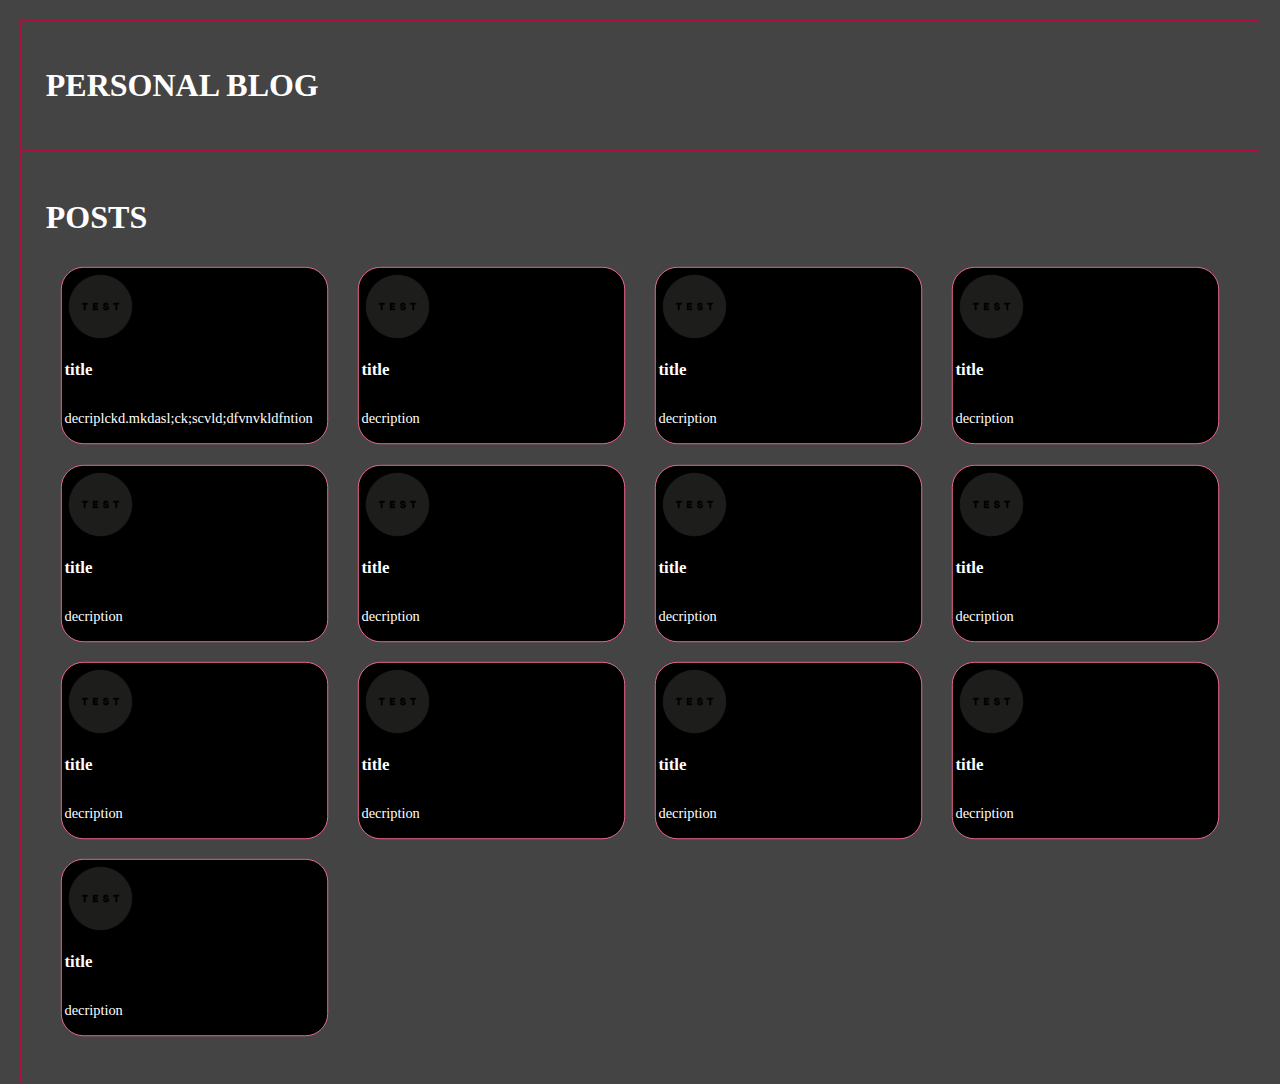
==== pages/index.html @ ba18e22e "fix: update layout" ====
<!DOCTYPE html>
<html>

<head>
    <meta charset="UTF-8" />
    <title>Personal Blog</title>
    <meta name="descirption" content="personal blog project for audacitycourse" />
    <link href="../styles/style.css" rel="stylesheet" />
</head>

<body>
    <div class="container">
        <div class="sub-container" id="header">
            <heading>
                <h1 class="title">personal blog</h1>
            </heading>
        </div>
        <div class="sub-container scroll-bar" id="side-nav">
            <heading id="header">
                <h1 class="title">posts</h1>
            </heading>
            <div class="posts-container">
                <div class="post">
                        <img src="../assets/images/test.png" class="post-img" />
                        <h3>title</h3>
                        <p>decriplckd.mkdasl;ck;scvld;dfvnvkldfntion</p>
                </div>
                <div class="post " onClick="callpost()">
                        <img src="../assets/images/test.png" class="post-img" />
                        <h3>title</h3>
                        <p>decription</p>
                </div>
                <div class="post" onClick="callpost()">
                        <img src="../assets/images/test.png" class="post-img" />
                        <h3>title</h3>
                        <p>decription</p>
                </div>
                <div class="post" onClick="callpost()">
                        <img src="../assets/images/test.png" class="post-img" />
                        <h3>title</h3>
                        <p>decription</p>
                </div>
                <div class="post" onClick="callpost()">
                        <img src="../assets/images/test.png" class="post-img" />
                        <h3>title</h3>
                        <p>decription</p>
                </div>
                <div class="post" onClick="callpost()">
                        <img src="../assets/images/test.png" class="post-img" />
                        <h3>title</h3>
                        <p>decription</p>
                </div>
                <div class="post" onClick="callpost()">
                        <img src="../assets/images/test.png" class="post-img" />
                        <h3>title</h3>
                        <p>decription</p>
                </div>
                <div class="post" onClick="callpost()">
                        <img src="../assets/images/test.png" class="post-img" />
                        <h3>title</h3>
                        <p>decription</p>
                </div>
                <div class="post" onClick="callpost()">
                        <img src="../assets/images/test.png" class="post-img" />
                        <h3>title</h3>
                        <p>decription</p>
                </div>
                <div class="post" onClick="callpost()">
                        <img src="../assets/images/test.png" class="post-img" />
                        <h3>title</h3>
                        <p>decription</p>
                </div>
                <div class="post" onClick="callpost()">
                        <img src="../assets/images/test.png" class="post-img" />
                        <h3>title</h3>
                        <p>decription</p>
                </div>
                <div class="post" onClick="callpost()">
                        <img src="../assets/images/test.png" class="post-img" />
                        <h3>title</h3>
                        <p>decription</p>
                </div>
                <div class="post" onClick="callpost()">
                        <img src="../assets/images/test.png" class="post-img" />
                        <h3>title</h3>
                        <p>decription</p>
                </div>
            </div>
        </div>
        <!-- <div class="sub-container" id="content">
                <heading>
                    <h1 class="title">post details</h1>
                    <div id="postDetails"></div>
                </heading>
            </div> -->
    </div>
</body>

</html>
---- styles/style.css ----
@import url(declarations.css);

* {
    box-sizing: border-box;
}
body {
    margin: 0px;
    height: 100vh;
    width:  100vw;
    background-color: var(--background);
}
.container {
    width:100%;
    height: 100%;
    padding: 20px;
}

.sub-container {
    border: 1px solid var(--primary);
    padding: 2%;
    overflow: auto;
    /* position: relative; */
}

.title {
    color: var(--font-color);
    text-transform: uppercase;
}


#side-nav {
    padding: 2%;
    display: grid;
    grid-auto-rows: minmax(5px, auto);
    grid-auto-columns: repeat(3, 1f);
}
/* scroll bar design */
.scroll-bar::-webkit-scrollbar {
    width: 5px;
}
/* Track */
.scroll-bar::-webkit-scrollbar-track {
    -webkit-border-radius: 3px;
    border-radius: 3px;
}
/* Handle */
.scroll-bar::-webkit-scrollbar-thumb {
    -webkit-border-radius: 3px;
    border-radius: 3px;
    background: #EDEDED;
}
.scroll-bar::-webkit-scrollbar-thumb:hover {
    background: #d1d1d1;
}
.posts-container {
    display: grid;
    grid-template-columns: repeat(4, 1fr);
    margin-bottom: 1%;
}
.post {
    background-color: var(--posts-bg);
    color: var(--font-color);
    scale: .9;
    padding: 1%;
    border: 1px solid var(--secondary);
    border-radius: 25px;
    display: flex;
    flex-flow: column wrap;
    /* justify-content: flex-start; */
    transition-timing-function: ease-out;
    transition: 0.25s;

    line-break: anywhere;

}

.post:hover{
    background-color: var(--post-bg-selected);
    scale: 1;
    transition-timing-function: ease-in;
    transition: 0.25s;
    cursor: pointer;
}

.post-img {
    height: 80px;
    width: 80px;
}

/* section {
    display: flex;
    flex-flow: column wrap;
    justify-content: space-around;
} */
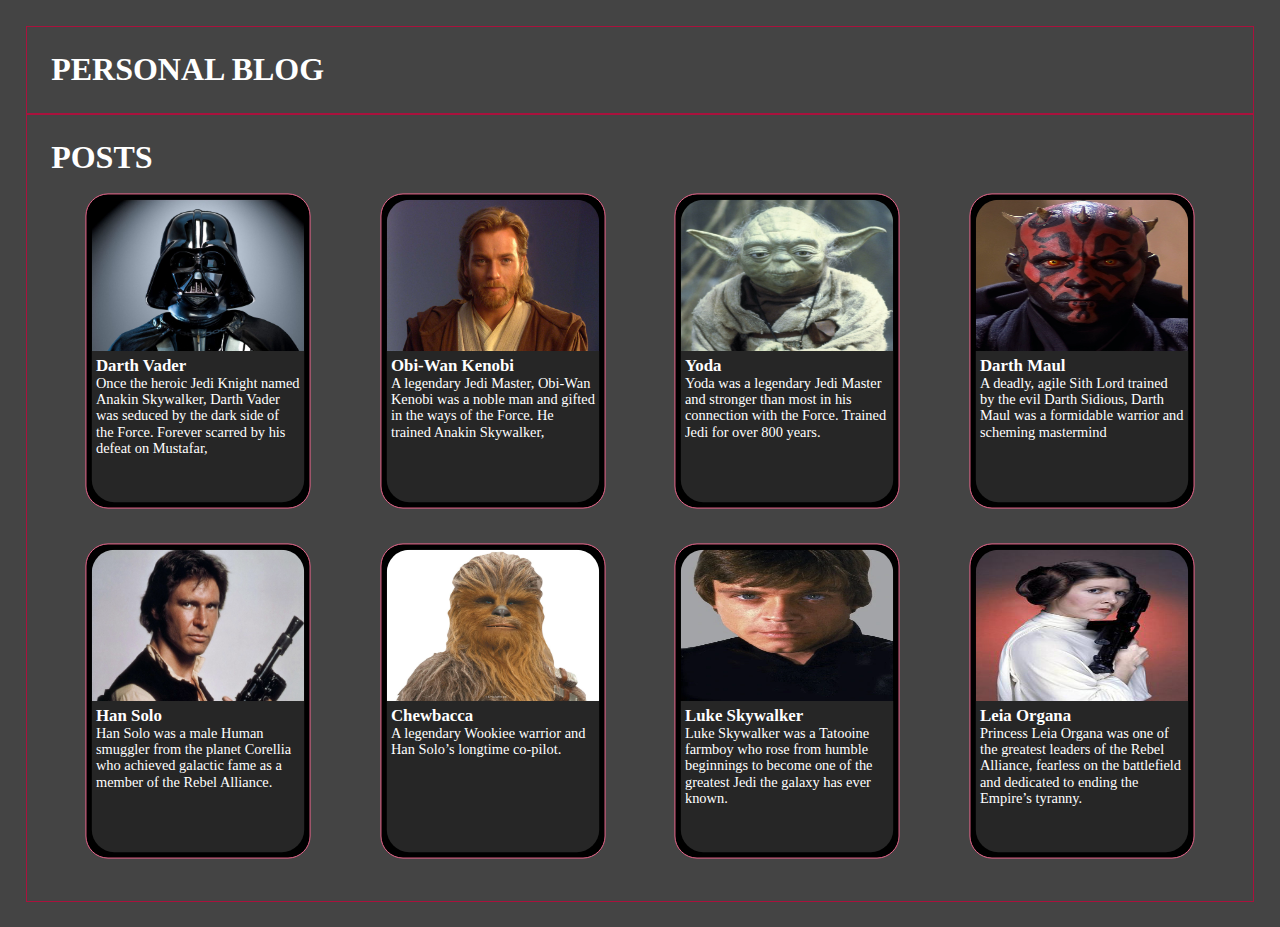
==== commit 7f5400d1: "feat: finshed posts design" ====
--- a/pages/index.html
+++ b/pages/index.html
@@ -2,98 +2,128 @@
 <html>
 
 <head>
-    <meta charset="UTF-8" />
-    <title>Personal Blog</title>
-    <meta name="descirption" content="personal blog project for audacitycourse" />
-    <link href="../styles/style.css" rel="stylesheet" />
+        <meta charset="UTF-8" />
+        <title>Personal Blog</title>
+        <meta name="descirption" content="personal blog project for audacitycourse" />
+        <link href="../styles/style.css" rel="stylesheet" />
 </head>
 
 <body>
-    <div class="container">
-        <div class="sub-container" id="header">
-            <heading>
-                <h1 class="title">personal blog</h1>
-            </heading>
+        <div class="container">
+                <div class="sub-container" id="header">
+                        <heading>
+                                <h1 class="title">personal blog</h1>
+                        </heading>
+                </div>
+                <div class="sub-container scroll-bar" id="side-nav">
+                        <heading id="header">
+                                <h1 class="title">posts</h1>
+                        </heading>
+                        <div class="posts-container">
+                                <a class="post" href="./post-details.html">
+                                        <section id="img">
+                                                <img src="../assets/images/darth-vader.jpg" class="post-img" />
+                                        </section>
+                                        <section id="info">
+                                                <h3>Darth Vader</h3>
+                                                <p>
+                                                        Once the heroic Jedi Knight named Anakin Skywalker, 
+                                                        Darth Vader was seduced by the dark side of the Force. 
+                                                        Forever scarred by his defeat on Mustafar,
+                                                </p>
+                                        </section>
+                                </a>
+                                <a class="post" href="./post-details.html">
+                                        <section id="img">
+                                                <img src="../assets/images/obi-wan.jpg" class="post-img" />
+                                        </section>
+                                        <section id="info">
+                                                <h3>Obi-Wan Kenobi</h3>
+                                                <p>
+                                                        A legendary Jedi Master, Obi-Wan Kenobi was a noble man
+                                                         and gifted in the ways of the Force. He trained Anakin Skywalker,
+                                                </p>
+                                        </section>
+                                </a>
+                                <a class="post" href="./post-details.html">
+                                        <section id="img">
+                                                <img src="../assets/images/yoda.jpg" class="post-img" />
+                                        </section>
+                                        <section id="info">
+                                                <h3>Yoda</h3>
+                                                <p>
+                                                        Yoda was a legendary Jedi Master and stronger than most in his
+                                                        connection with the Force.
+                                                        Trained Jedi for over 800 years.
+                                                </p>
+                                        </section>
+                                </a>
+                                <a class="post" href="./post-details.html">
+                                        <section id="img">
+                                                <img src="../assets/images/darth-maul.jpg" class="post-img" />
+                                        </section>
+                                        <section id="info">
+                                                <h3>Darth Maul</h3>
+                                                <p>
+                                                        A deadly, agile Sith Lord trained by the evil Darth Sidious,
+                                                        Darth Maul was a formidable warrior and scheming mastermind
+                                                </p>
+                                        </section>
+                                </a>
+                                <a class="post" href="./post-details.html">
+                                        <section id="img">
+                                                <img src="../assets/images/han-solo.jpg" class="post-img" />
+                                        </section>
+                                        <section id="info">
+                                                <h3>Han Solo</h3>
+                                                <p>
+                                                        Han Solo was a male Human smuggler from the planet
+                                                        Corellia who achieved galactic fame as a member of the Rebel
+                                                        Alliance.
+                                                </p>
+                                        </section>
+                                </a>
+                                <a class="post" href="./post-details.html">
+                                        <section id="img">
+                                                <img src="../assets/images/chewbacca.jpg" class="post-img" />
+                                        </section>
+                                        <section id="info">
+                                                <h3>Chewbacca</h3>
+                                                <p>
+                                                        A legendary Wookiee warrior and Han Solo’s longtime co-pilot.
+
+                                                </p>
+                                        </section>
+                                </a>
+                                <a class="post" href="./post-details.html">
+                                        <section id="img">
+                                                <img src="../assets/images/Luke.jpg" class="post-img" />
+                                        </section>
+                                        <section id="info">
+                                                <h3>Luke Skywalker</h3>
+                                                <p>
+                                                        Luke Skywalker was a Tatooine farmboy who rose from 
+                                                        humble beginnings to become one of the greatest Jedi the
+                                                         galaxy has ever known.
+                                                </p>
+                                        </section>
+                                </a>
+                                <a class="post" href="./post-details.html">
+                                        <section id="img">
+                                                <img src="../assets/images/leia.jpg" class="post-img" />
+                                        </section>
+                                        <section id="info">
+                                                <h3>Leia Organa</h3>
+                                                <p>
+                                                        Princess Leia Organa was one of the greatest leaders of the Rebel 
+                                                        Alliance, fearless on the battlefield and 
+                                                        dedicated to ending the Empire’s tyranny.
+                                                </p>
+                                        </section>
+                                </a>
+                        </div>
+                </div>
         </div>
-        <div class="sub-container scroll-bar" id="side-nav">
-            <heading id="header">
-                <h1 class="title">posts</h1>
-            </heading>
-            <div class="posts-container">
-                <div class="post">
-                        <img src="../assets/images/test.png" class="post-img" />
-                        <h3>title</h3>
-                        <p>decriplckd.mkdasl;ck;scvld;dfvnvkldfntion</p>
-                </div>
-                <div class="post " onClick="callpost()">
-                        <img src="../assets/images/test.png" class="post-img" />
-                        <h3>title</h3>
-                        <p>decription</p>
-                </div>
-                <div class="post" onClick="callpost()">
-                        <img src="../assets/images/test.png" class="post-img" />
-                        <h3>title</h3>
-                        <p>decription</p>
-                </div>
-                <div class="post" onClick="callpost()">
-                        <img src="../assets/images/test.png" class="post-img" />
-                        <h3>title</h3>
-                        <p>decription</p>
-                </div>
-                <div class="post" onClick="callpost()">
-                        <img src="../assets/images/test.png" class="post-img" />
-                        <h3>title</h3>
-                        <p>decription</p>
-                </div>
-                <div class="post" onClick="callpost()">
-                        <img src="../assets/images/test.png" class="post-img" />
-                        <h3>title</h3>
-                        <p>decription</p>
-                </div>
-                <div class="post" onClick="callpost()">
-                        <img src="../assets/images/test.png" class="post-img" />
-                        <h3>title</h3>
-                        <p>decription</p>
-                </div>
-                <div class="post" onClick="callpost()">
-                        <img src="../assets/images/test.png" class="post-img" />
-                        <h3>title</h3>
-                        <p>decription</p>
-                </div>
-                <div class="post" onClick="callpost()">
-                        <img src="../assets/images/test.png" class="post-img" />
-                        <h3>title</h3>
-                        <p>decription</p>
-                </div>
-                <div class="post" onClick="callpost()">
-                        <img src="../assets/images/test.png" class="post-img" />
-                        <h3>title</h3>
-                        <p>decription</p>
-                </div>
-                <div class="post" onClick="callpost()">
-                        <img src="../assets/images/test.png" class="post-img" />
-                        <h3>title</h3>
-                        <p>decription</p>
-                </div>
-                <div class="post" onClick="callpost()">
-                        <img src="../assets/images/test.png" class="post-img" />
-                        <h3>title</h3>
-                        <p>decription</p>
-                </div>
-                <div class="post" onClick="callpost()">
-                        <img src="../assets/images/test.png" class="post-img" />
-                        <h3>title</h3>
-                        <p>decription</p>
-                </div>
-            </div>
-        </div>
-        <!-- <div class="sub-container" id="content">
-                <heading>
-                    <h1 class="title">post details</h1>
-                    <div id="postDetails"></div>
-                </heading>
-            </div> -->
-    </div>
 </body>
 
 </html>--- a/styles/style.css
+++ b/styles/style.css
@@ -2,38 +2,47 @@
 
 * {
     box-sizing: border-box;
+    margin: 0;
+    padding: 0;
 }
 body {
-    margin: 0px;
-    height: 100vh;
-    width:  100vw;
     background-color: var(--background);
 }
+
+img{
+    display: block;
+    max-width: 100%; 
+ }
+
+ section{
+    height: 50%;
+    width: 100%;
+}
+
+#info {
+    background-color: #4444448e;
+    padding: 2%;
+    border-bottom-right-radius: 25px;
+    border-bottom-left-radius: 25px;
+}
+
 .container {
     width:100%;
     height: 100%;
-    padding: 20px;
+    padding: 2%;
+    overflow-x: hidden;
 }
 
 .sub-container {
     border: 1px solid var(--primary);
     padding: 2%;
     overflow: auto;
-    /* position: relative; */
 }
-
 .title {
     color: var(--font-color);
     text-transform: uppercase;
 }
 
-
-#side-nav {
-    padding: 2%;
-    display: grid;
-    grid-auto-rows: minmax(5px, auto);
-    grid-auto-columns: repeat(3, 1f);
-}
 /* scroll bar design */
 .scroll-bar::-webkit-scrollbar {
     width: 5px;
@@ -55,23 +64,22 @@
 .posts-container {
     display: grid;
     grid-template-columns: repeat(4, 1fr);
-    margin-bottom: 1%;
+    place-items: center;
 }
 .post {
     background-color: var(--posts-bg);
     color: var(--font-color);
     scale: .9;
-    padding: 1%;
+    padding: 2%;
     border: 1px solid var(--secondary);
     border-radius: 25px;
     display: flex;
-    flex-flow: column wrap;
-    /* justify-content: flex-start; */
+    flex-flow: column nowrap;
     transition-timing-function: ease-out;
     transition: 0.25s;
-
-    line-break: anywhere;
-
+    width: 250px;
+    height: 350px;
+    text-decoration: none;
 }
 
 .post:hover{
@@ -83,12 +91,10 @@
 }
 
 .post-img {
-    height: 80px;
-    width: 80px;
+    height: 100%;
+    width: 100%;
+    border-top-right-radius: 25px;
+    border-top-left-radius: 25px;
 }
 
-/* section {
-    display: flex;
-    flex-flow: column wrap;
-    justify-content: space-around;
-} */
+
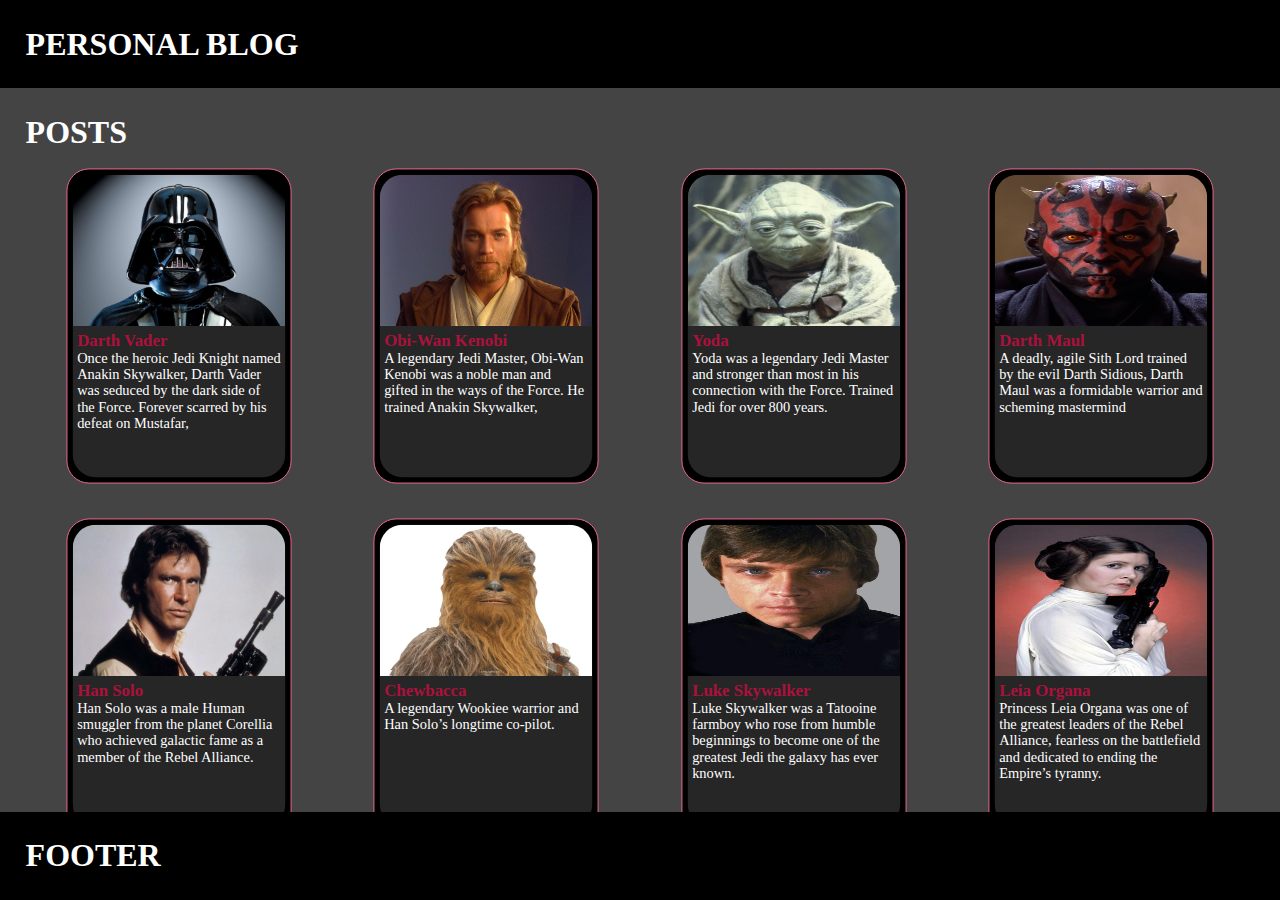
==== commit ff8dacf3: "feat: page details layout" ====
--- a/pages/index.html
+++ b/pages/index.html
@@ -2,128 +2,154 @@
 <html>
 
 <head>
-        <meta charset="UTF-8" />
-        <title>Personal Blog</title>
-        <meta name="descirption" content="personal blog project for audacitycourse" />
-        <link href="../styles/style.css" rel="stylesheet" />
+    <meta charset="UTF-8" />
+    <title>Personal Blog</title>
+    <meta name="descirption" content="personal blog project for audacitycourse" />
+    <link href="../styles/style.css" rel="stylesheet" />
 </head>
 
-<body>
-        <div class="container">
-                <div class="sub-container" id="header">
-                        <heading>
-                                <h1 class="title">personal blog</h1>
-                        </heading>
-                </div>
-                <div class="sub-container scroll-bar" id="side-nav">
-                        <heading id="header">
-                                <h1 class="title">posts</h1>
-                        </heading>
-                        <div class="posts-container">
-                                <a class="post" href="./post-details.html">
-                                        <section id="img">
-                                                <img src="../assets/images/darth-vader.jpg" class="post-img" />
-                                        </section>
-                                        <section id="info">
-                                                <h3>Darth Vader</h3>
-                                                <p>
-                                                        Once the heroic Jedi Knight named Anakin Skywalker, 
-                                                        Darth Vader was seduced by the dark side of the Force. 
-                                                        Forever scarred by his defeat on Mustafar,
-                                                </p>
-                                        </section>
-                                </a>
-                                <a class="post" href="./post-details.html">
-                                        <section id="img">
-                                                <img src="../assets/images/obi-wan.jpg" class="post-img" />
-                                        </section>
-                                        <section id="info">
-                                                <h3>Obi-Wan Kenobi</h3>
-                                                <p>
-                                                        A legendary Jedi Master, Obi-Wan Kenobi was a noble man
-                                                         and gifted in the ways of the Force. He trained Anakin Skywalker,
-                                                </p>
-                                        </section>
-                                </a>
-                                <a class="post" href="./post-details.html">
-                                        <section id="img">
-                                                <img src="../assets/images/yoda.jpg" class="post-img" />
-                                        </section>
-                                        <section id="info">
-                                                <h3>Yoda</h3>
-                                                <p>
-                                                        Yoda was a legendary Jedi Master and stronger than most in his
-                                                        connection with the Force.
-                                                        Trained Jedi for over 800 years.
-                                                </p>
-                                        </section>
-                                </a>
-                                <a class="post" href="./post-details.html">
-                                        <section id="img">
-                                                <img src="../assets/images/darth-maul.jpg" class="post-img" />
-                                        </section>
-                                        <section id="info">
-                                                <h3>Darth Maul</h3>
-                                                <p>
-                                                        A deadly, agile Sith Lord trained by the evil Darth Sidious,
-                                                        Darth Maul was a formidable warrior and scheming mastermind
-                                                </p>
-                                        </section>
-                                </a>
-                                <a class="post" href="./post-details.html">
-                                        <section id="img">
-                                                <img src="../assets/images/han-solo.jpg" class="post-img" />
-                                        </section>
-                                        <section id="info">
-                                                <h3>Han Solo</h3>
-                                                <p>
-                                                        Han Solo was a male Human smuggler from the planet
-                                                        Corellia who achieved galactic fame as a member of the Rebel
-                                                        Alliance.
-                                                </p>
-                                        </section>
-                                </a>
-                                <a class="post" href="./post-details.html">
-                                        <section id="img">
-                                                <img src="../assets/images/chewbacca.jpg" class="post-img" />
-                                        </section>
-                                        <section id="info">
-                                                <h3>Chewbacca</h3>
-                                                <p>
-                                                        A legendary Wookiee warrior and Han Solo’s longtime co-pilot.
+<body class="scroll-bar">
+    <div class="container">
+        <nav class="sub-container" id="header">
+            <heading>
+                <h1 class="uppercase font-color">personal blog</h1>
+            </heading>
+        </nav>
+        <div class="sub-container">
+            <heading>
+                <h1 class="uppercase font-color">posts</h1>
+            </heading>
+            <div class="posts-container">
+                <a class="post black-bg" href="./post-details.html">
+                    <section class="card" id="img">
+                        <img src="../assets/images/darth-vader.jpg" class="post-img" />
+                    </section>
+                    <section class="card" id="info">
+                        <article>
+                            <h3 class="primary-font-color">Darth Vader</h3>
+                            <p>
+                                Once the heroic Jedi Knight named Anakin Skywalker,
+                                Darth Vader was seduced by the dark side of the Force.
+                                Forever scarred by his defeat on Mustafar,
+                            </p>
+                        </article>
+                    </section>
+                </a>
+                <a class="post black-bg" href="./post-details.html">
+                    <section class="card" id="img">
+                        <img src="../assets/images/obi-wan.jpg" class="post-img" />
+                    </section>
+                    <section class="card" id="info">
+                        <article>
+                            <h3 class="primary-font-color">Obi-Wan Kenobi</h3>
+                            <p>
+                                A legendary Jedi Master, Obi-Wan Kenobi was a noble man
+                                and gifted in the ways of the Force. He trained Anakin
+                                Skywalker,
+                            </p>
+                        </article>
+                    </section>
+                </a>
+                <a class="post black-bg" href="./post-details.html">
+                    <section class="card" id="img">
+                        <img src="../assets/images/yoda.jpg" class="post-img" />
+                    </section>
+                    <section class="card" id="info">
+                        <article>
+                            <h3 class="primary-font-color">Yoda</h3>
+                            <p>
+                                Yoda was a legendary Jedi Master and stronger than most
+                                in his
+                                connection with the Force.
+                                Trained Jedi for over 800 years.
+                            </p>
+                        </article>
+                    </section>
+                </a>
+                <a class="post black-bg" href="./post-details.html">
+                    <section class="card" id="img">
+                        <img src="../assets/images/darth-maul.jpg" class="post-img" />
+                    </section>
+                    <section class="card" id="info">
+                        <article>
+                            <h3 class="primary-font-color">Darth Maul</h3>
+                            <p>
+                                A deadly, agile Sith Lord trained by the evil Darth Sidious,
+                                Darth Maul was a formidable warrior and scheming mastermind
+                            </p>
+                        </article>
+                    </section>
+                </a>
+                <a class="post black-bg" href="./post-details.html">
+                    <section class="card" id="img">
+                        <img src="../assets/images/han-solo.jpg" class="post-img" />
+                    </section>
+                    <section class="card" id="info">
+                        <article>
+                            <h3 class="primary-font-color">Han Solo</h3>
+                            <p>
+                                Han Solo was a male Human smuggler from the planet
+                                Corellia who achieved galactic fame as a member of the Rebel
+                                Alliance.
+                            </p>
+                        </article>
+                    </section>
+                </a>
+                <a class="post black-bg" href="./post-details.html">
+                    <section class="card" id="img">
+                        <img src="../assets/images/chewbacca.jpg" class="post-img" />
+                    </section>
+                    <section class="card" id="info">
+                        <article>
 
-                                                </p>
-                                        </section>
-                                </a>
-                                <a class="post" href="./post-details.html">
-                                        <section id="img">
-                                                <img src="../assets/images/Luke.jpg" class="post-img" />
-                                        </section>
-                                        <section id="info">
-                                                <h3>Luke Skywalker</h3>
-                                                <p>
-                                                        Luke Skywalker was a Tatooine farmboy who rose from 
-                                                        humble beginnings to become one of the greatest Jedi the
-                                                         galaxy has ever known.
-                                                </p>
-                                        </section>
-                                </a>
-                                <a class="post" href="./post-details.html">
-                                        <section id="img">
-                                                <img src="../assets/images/leia.jpg" class="post-img" />
-                                        </section>
-                                        <section id="info">
-                                                <h3>Leia Organa</h3>
-                                                <p>
-                                                        Princess Leia Organa was one of the greatest leaders of the Rebel 
-                                                        Alliance, fearless on the battlefield and 
-                                                        dedicated to ending the Empire’s tyranny.
-                                                </p>
-                                        </section>
-                                </a>
-                        </div>
-                </div>
+                            <h3 class="primary-font-color">Chewbacca</h3>
+                            <p>
+                                A legendary Wookiee warrior and Han Solo’s longtime co-pilot.
+
+                            </p>
+                        </article>
+                    </section>
+                </a>
+                <a class="post black-bg" href="./post-details.html">
+                    <section class="card" id="img">
+                        <img src="../assets/images/Luke.jpg" class="post-img" />
+                    </section>
+
+                    <section class="card" id="info">
+                        <article>
+                            <h3 class="primary-font-color">Luke Skywalker</h3>
+                            <p>
+                                Luke Skywalker was a Tatooine farmboy who rose from
+                                humble beginnings to become one of the greatest Jedi the
+                                galaxy has ever known.
+                            </p>
+                        </article>
+                    </section>
+                </a>
+                <a class="post black-bg" href="./post-details.html">
+                    <section class="card" id="img">
+                        <img src="../assets/images/leia.jpg" class="post-img" />
+                    </section>
+                    <section class="card" id="info">
+                        <article>
+                            <h3 class="primary-font-color">Leia Organa</h3>
+                            <p>
+                                Princess Leia Organa was one of the greatest leaders of the
+                                Rebel
+                                Alliance, fearless on the battlefield and
+                                dedicated to ending the Empire’s tyranny.
+                            </p>
+                        </article>
+                    </section>
+                </a>
+            </div>
         </div>
+        <footer class="sub-container" id="footer">
+            <heading>
+                <h1 class="uppercase font-color">Footer</h1>
+            </heading>
+        </footer>
+    </div>
 </body>
 
 </html>--- a/styles/style.css
+++ b/styles/style.css
@@ -5,8 +5,10 @@
     margin: 0;
     padding: 0;
 }
+
 body {
     background-color: var(--background);
+    height: 100vh;
 }
 
 img{
@@ -14,60 +16,83 @@
     max-width: 100%; 
  }
 
- section{
-    height: 50%;
-    width: 100%;
-}
-
-#info {
+ #info {
     background-color: #4444448e;
     padding: 2%;
     border-bottom-right-radius: 25px;
     border-bottom-left-radius: 25px;
 }
 
-.container {
-    width:100%;
-    height: 100%;
-    padding: 2%;
-    overflow-x: hidden;
+#header {
+    display: flex;
+    flex-flow: row nowrap;
+    justify-content: space-between;
+    background-color: var(--posts-bg);
+    top: 0px;
+    right: 0px;
+    left: 0px;
 }
 
-.sub-container {
-    border: 1px solid var(--primary);
-    padding: 2%;
-    overflow: auto;
-}
-.title {
-    color: var(--font-color);
-    text-transform: uppercase;
+#footer {
+    display: flex;
+    flex-flow: column nowrap;
+    justify-content: space-between;
+    background-color: var(--posts-bg);
+    position: fixed;
+    bottom: 0px;
+    right: 0px;
+    left: 0px;
 }
 
 /* scroll bar design */
 .scroll-bar::-webkit-scrollbar {
     width: 5px;
 }
+
 /* Track */
 .scroll-bar::-webkit-scrollbar-track {
     -webkit-border-radius: 3px;
     border-radius: 3px;
 }
+
 /* Handle */
 .scroll-bar::-webkit-scrollbar-thumb {
     -webkit-border-radius: 3px;
     border-radius: 3px;
-    background: #EDEDED;
+    background: var(--primary);
 }
+
 .scroll-bar::-webkit-scrollbar-thumb:hover {
-    background: #d1d1d1;
+    background: var(--secondary);
 }
+
+.container {
+    width:100%;
+    height: 100%;
+    overflow-x: hidden;
+}
+
+.uppercase {
+    text-transform: uppercase;
+}
+
+.font-color {
+    color: var(--font-color);
+}
+.sub-container {
+    padding: 2%;
+    overflow: auto;
+    width: 100%;
+}
+
 .posts-container {
     display: grid;
     grid-template-columns: repeat(4, 1fr);
     place-items: center;
+    margin-bottom: 10%;
 }
+
 .post {
-    background-color: var(--posts-bg);
     color: var(--font-color);
     scale: .9;
     padding: 2%;
@@ -90,11 +115,24 @@
     cursor: pointer;
 }
 
+.card {
+   height: 50%;
+   width: 100%;
+}
+
 .post-img {
     height: 100%;
     width: 100%;
     border-top-right-radius: 25px;
     border-top-left-radius: 25px;
 }
+.primary-font-color {
+    color: var(--primary);
+}
+
+.black-bg{
+    background-color: var(--posts-bg);
+}
 
 
+
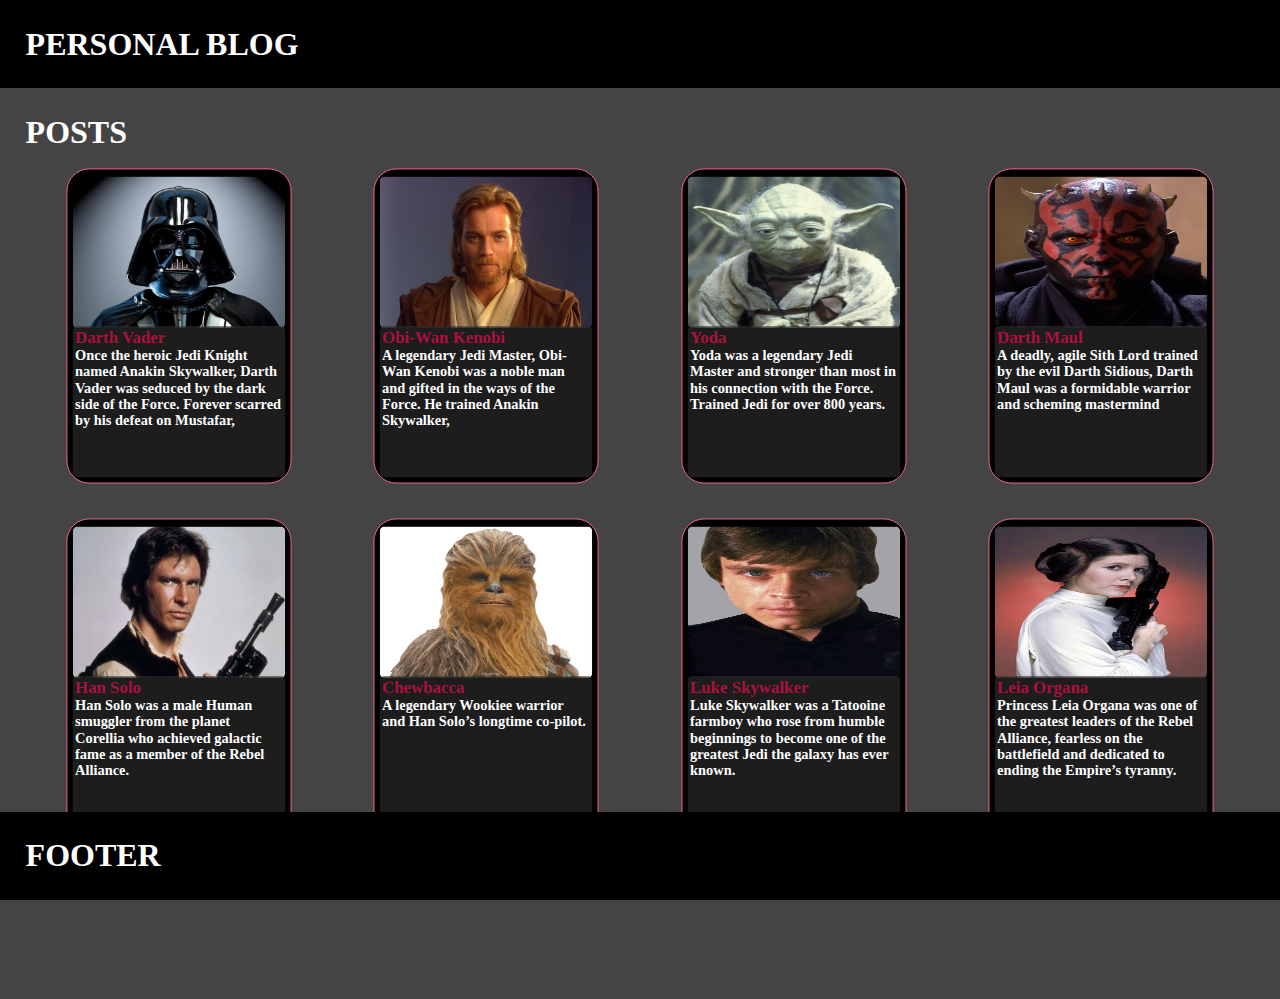
==== commit 30f5d9b9: "feat: add posts details" ====
--- a/pages/index.html
+++ b/pages/index.html
@@ -5,22 +5,22 @@
     <meta charset="UTF-8" />
     <title>Personal Blog</title>
     <meta name="descirption" content="personal blog project for audacitycourse" />
-    <link href="../styles/style.css" rel="stylesheet" />
+    <link href="../styles/global-style.css" rel="stylesheet" />
 </head>
 
 <body class="scroll-bar">
-    <div class="container">
+    <div class="container scroll-bar">
+        <header>
         <nav class="sub-container" id="header">
-            <heading>
                 <h1 class="uppercase font-color">personal blog</h1>
-            </heading>
-        </nav>
+            </nav>
+        </header>
         <div class="sub-container">
-            <heading>
+            <header>
                 <h1 class="uppercase font-color">posts</h1>
-            </heading>
+            </header>
             <div class="posts-container">
-                <a class="post black-bg" href="./post-details.html">
+                <a class="post black-bg" href="./darth-vader.html">
                     <section class="card" id="img">
                         <img src="../assets/images/darth-vader.jpg" class="post-img" />
                     </section>
@@ -35,7 +35,7 @@
                         </article>
                     </section>
                 </a>
-                <a class="post black-bg" href="./post-details.html">
+                <a class="post black-bg" href="./obi-wan.html">
                     <section class="card" id="img">
                         <img src="../assets/images/obi-wan.jpg" class="post-img" />
                     </section>
@@ -50,7 +50,7 @@
                         </article>
                     </section>
                 </a>
-                <a class="post black-bg" href="./post-details.html">
+                <a class="post black-bg" href="./yoda.html">
                     <section class="card" id="img">
                         <img src="../assets/images/yoda.jpg" class="post-img" />
                     </section>
@@ -66,7 +66,7 @@
                         </article>
                     </section>
                 </a>
-                <a class="post black-bg" href="./post-details.html">
+                <a class="post black-bg" href="./darth-maul.html">
                     <section class="card" id="img">
                         <img src="../assets/images/darth-maul.jpg" class="post-img" />
                     </section>
@@ -80,7 +80,7 @@
                         </article>
                     </section>
                 </a>
-                <a class="post black-bg" href="./post-details.html">
+                <a class="post black-bg" href="./han.html">
                     <section class="card" id="img">
                         <img src="../assets/images/han-solo.jpg" class="post-img" />
                     </section>
@@ -145,9 +145,7 @@
             </div>
         </div>
         <footer class="sub-container" id="footer">
-            <heading>
                 <h1 class="uppercase font-color">Footer</h1>
-            </heading>
         </footer>
     </div>
 </body>
--- a/styles/global-style.css
+++ b/styles/global-style.css
@@ -0,0 +1,82 @@
+@import url(declarations.css);
+@import url(index.css);
+@import url(post-details.css);
+
+* {
+    box-sizing: border-box;
+    margin: 0;
+    padding: 0;
+}
+
+body {
+    background-color: var(--background);
+    height: minmax(100vh, auto);
+}
+
+img{
+    display: block;
+    max-width: 100%; 
+ }
+
+#header {
+    display: flex;
+    flex-flow: row nowrap;
+    justify-content: space-between;
+    background-color: var(--posts-bg);
+    top: 0px;
+    right: 0px;
+    left: 0px;
+    flex-grow: 0px;
+    flex-shrink: 0px;
+}
+
+#footer {
+    display: flex;
+    flex-flow: column nowrap;
+    justify-content: space-between;
+    background-color: var(--posts-bg);
+    position: fixed;
+    bottom: 0px;
+    right: 0px;
+    left: 0px;
+}
+
+/* scroll bar design */
+.scroll-bar::-webkit-scrollbar {
+    width: 5px;
+}
+
+/* Track */
+.scroll-bar::-webkit-scrollbar-track {
+    -webkit-border-radius: 3px;
+    border-radius: 3px;
+}
+
+/* Handle */
+.scroll-bar::-webkit-scrollbar-thumb {
+    -webkit-border-radius: 3px;
+    border-radius: 3px;
+    background: var(--primary);
+}
+
+.scroll-bar::-webkit-scrollbar-thumb:hover {
+    background: var(--secondary);
+}
+
+.container {
+    width:100%;
+    height: 100%;
+}
+
+.uppercase {
+    text-transform: uppercase;
+}
+
+.font-color {
+    color: var(--font-color);
+}
+.sub-container {
+    padding: 2%;
+    overflow: auto;
+    width: 100%;
+}
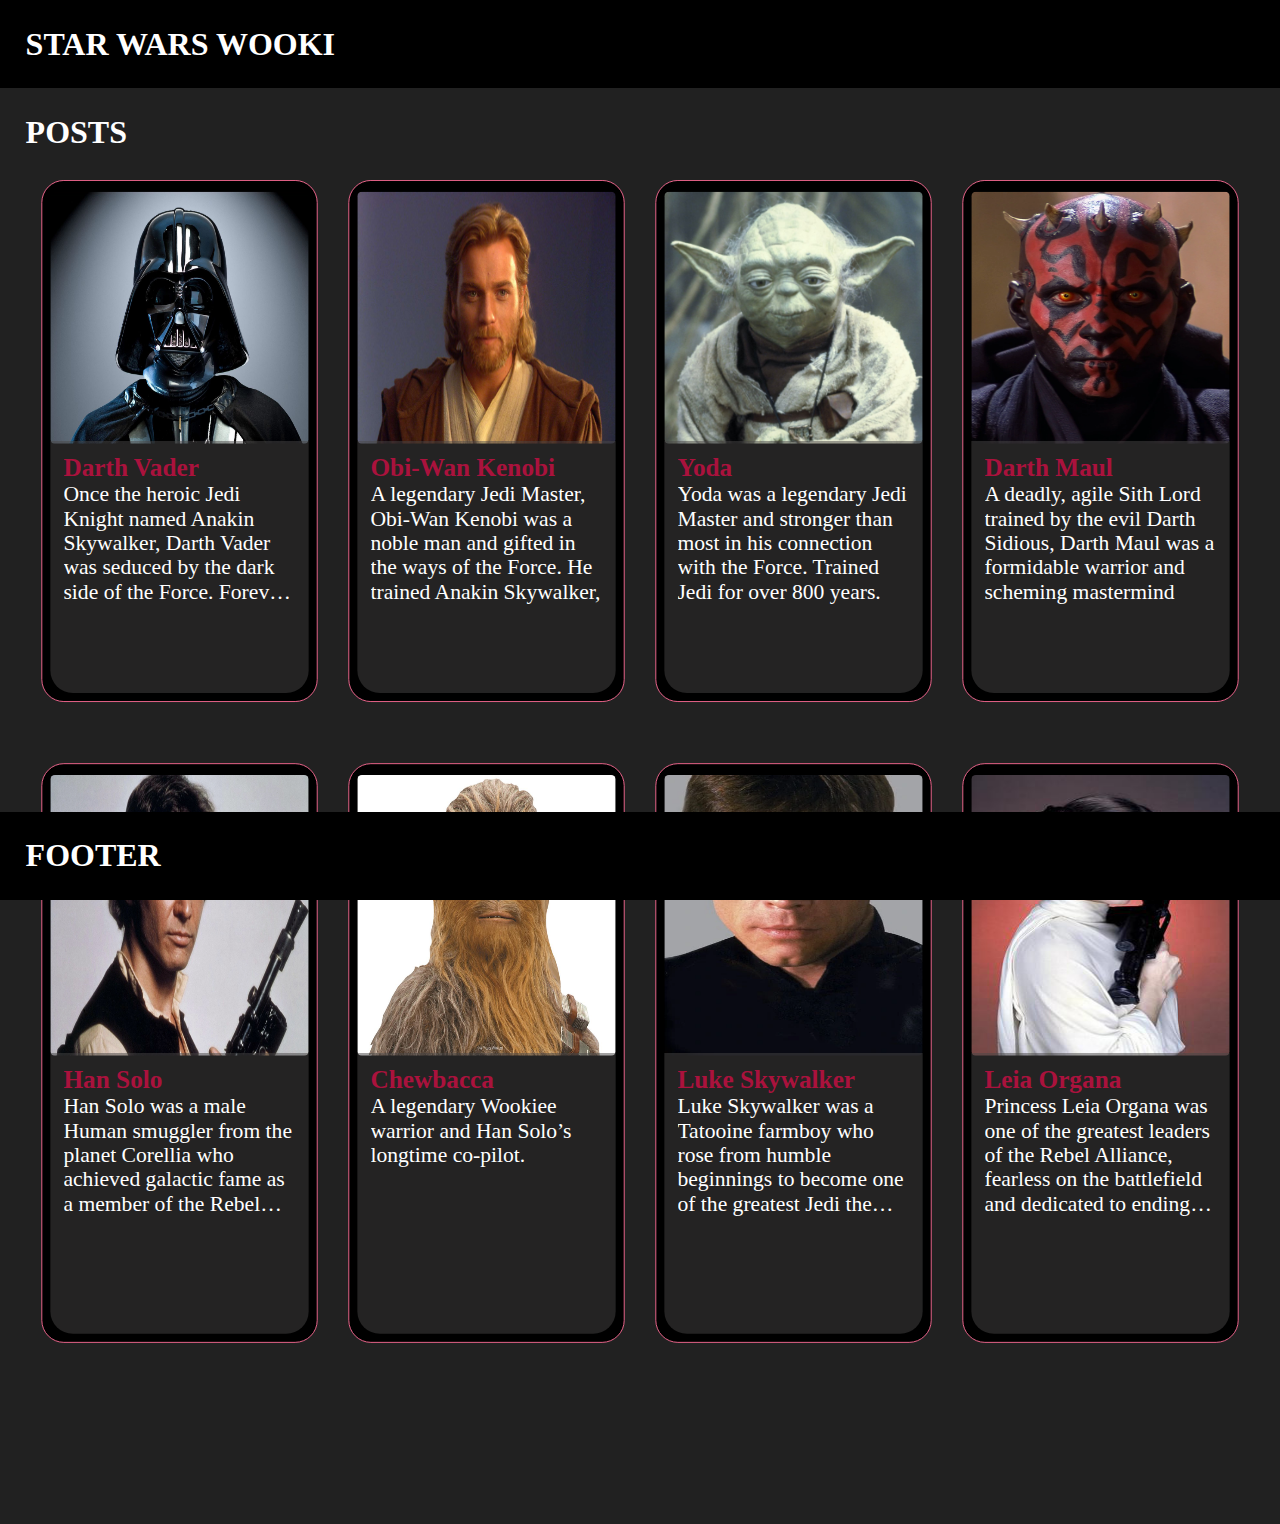
==== commit 19d2b0ed: "fix: update classes for cards size, responsive design" ====
--- a/pages/index.html
+++ b/pages/index.html
@@ -3,7 +3,7 @@
 
 <head>
     <meta charset="UTF-8" />
-    <title>Personal Blog</title>
+    <title>Star Wars Wooki</title>
     <meta name="descirption" content="personal blog project for audacitycourse" />
     <link href="../styles/global-style.css" rel="stylesheet" />
 </head>
@@ -12,7 +12,7 @@
     <div class="container scroll-bar">
         <header>
         <nav class="sub-container" id="header">
-                <h1 class="uppercase font-color">personal blog</h1>
+                <h1 class="uppercase font-color">Star Wars Wooki </h1>
             </nav>
         </header>
         <div class="sub-container">
@@ -24,8 +24,8 @@
                     <section class="card" id="img">
                         <img src="../assets/images/darth-vader.jpg" class="post-img" />
                     </section>
-                    <section class="card" id="info">
-                        <article>
+                    <section class="card" id="info-section">
+                        <article class="info-text">
                             <h3 class="primary-font-color">Darth Vader</h3>
                             <p>
                                 Once the heroic Jedi Knight named Anakin Skywalker,
@@ -39,8 +39,8 @@
                     <section class="card" id="img">
                         <img src="../assets/images/obi-wan.jpg" class="post-img" />
                     </section>
-                    <section class="card" id="info">
-                        <article>
+                    <section class="card" id="info-section">
+                        <article class="info-text">
                             <h3 class="primary-font-color">Obi-Wan Kenobi</h3>
                             <p>
                                 A legendary Jedi Master, Obi-Wan Kenobi was a noble man
@@ -54,8 +54,8 @@
                     <section class="card" id="img">
                         <img src="../assets/images/yoda.jpg" class="post-img" />
                     </section>
-                    <section class="card" id="info">
-                        <article>
+                    <section class="card" id="info-section">
+                        <article class="info-text">
                             <h3 class="primary-font-color">Yoda</h3>
                             <p>
                                 Yoda was a legendary Jedi Master and stronger than most
@@ -70,8 +70,8 @@
                     <section class="card" id="img">
                         <img src="../assets/images/darth-maul.jpg" class="post-img" />
                     </section>
-                    <section class="card" id="info">
-                        <article>
+                    <section class="card" id="info-section">
+                        <article class="info-text">
                             <h3 class="primary-font-color">Darth Maul</h3>
                             <p>
                                 A deadly, agile Sith Lord trained by the evil Darth Sidious,
@@ -84,8 +84,8 @@
                     <section class="card" id="img">
                         <img src="../assets/images/han-solo.jpg" class="post-img" />
                     </section>
-                    <section class="card" id="info">
-                        <article>
+                    <section class="card" id="info-section">
+                        <article class="info-text">
                             <h3 class="primary-font-color">Han Solo</h3>
                             <p>
                                 Han Solo was a male Human smuggler from the planet
@@ -95,12 +95,12 @@
                         </article>
                     </section>
                 </a>
-                <a class="post black-bg" href="./post-details.html">
+                <a class="post black-bg" href="./chewbacca.html">
                     <section class="card" id="img">
                         <img src="../assets/images/chewbacca.jpg" class="post-img" />
                     </section>
-                    <section class="card" id="info">
-                        <article>
+                    <section class="card" id="info-section">
+                        <article class="info-text">
 
                             <h3 class="primary-font-color">Chewbacca</h3>
                             <p>
@@ -110,13 +110,13 @@
                         </article>
                     </section>
                 </a>
-                <a class="post black-bg" href="./post-details.html">
+                <a class="post black-bg" href="./luke.html">
                     <section class="card" id="img">
                         <img src="../assets/images/Luke.jpg" class="post-img" />
                     </section>
 
-                    <section class="card" id="info">
-                        <article>
+                    <section class="card" id="info-section">
+                        <article class="info-text">
                             <h3 class="primary-font-color">Luke Skywalker</h3>
                             <p>
                                 Luke Skywalker was a Tatooine farmboy who rose from
@@ -126,12 +126,12 @@
                         </article>
                     </section>
                 </a>
-                <a class="post black-bg" href="./post-details.html">
+                <a class="post black-bg" href="./leia.html">
                     <section class="card" id="img">
                         <img src="../assets/images/leia.jpg" class="post-img" />
                     </section>
-                    <section class="card" id="info">
-                        <article>
+                    <section class="card" id="info-section">
+                        <article class="info-text">
                             <h3 class="primary-font-color">Leia Organa</h3>
                             <p>
                                 Princess Leia Organa was one of the greatest leaders of the
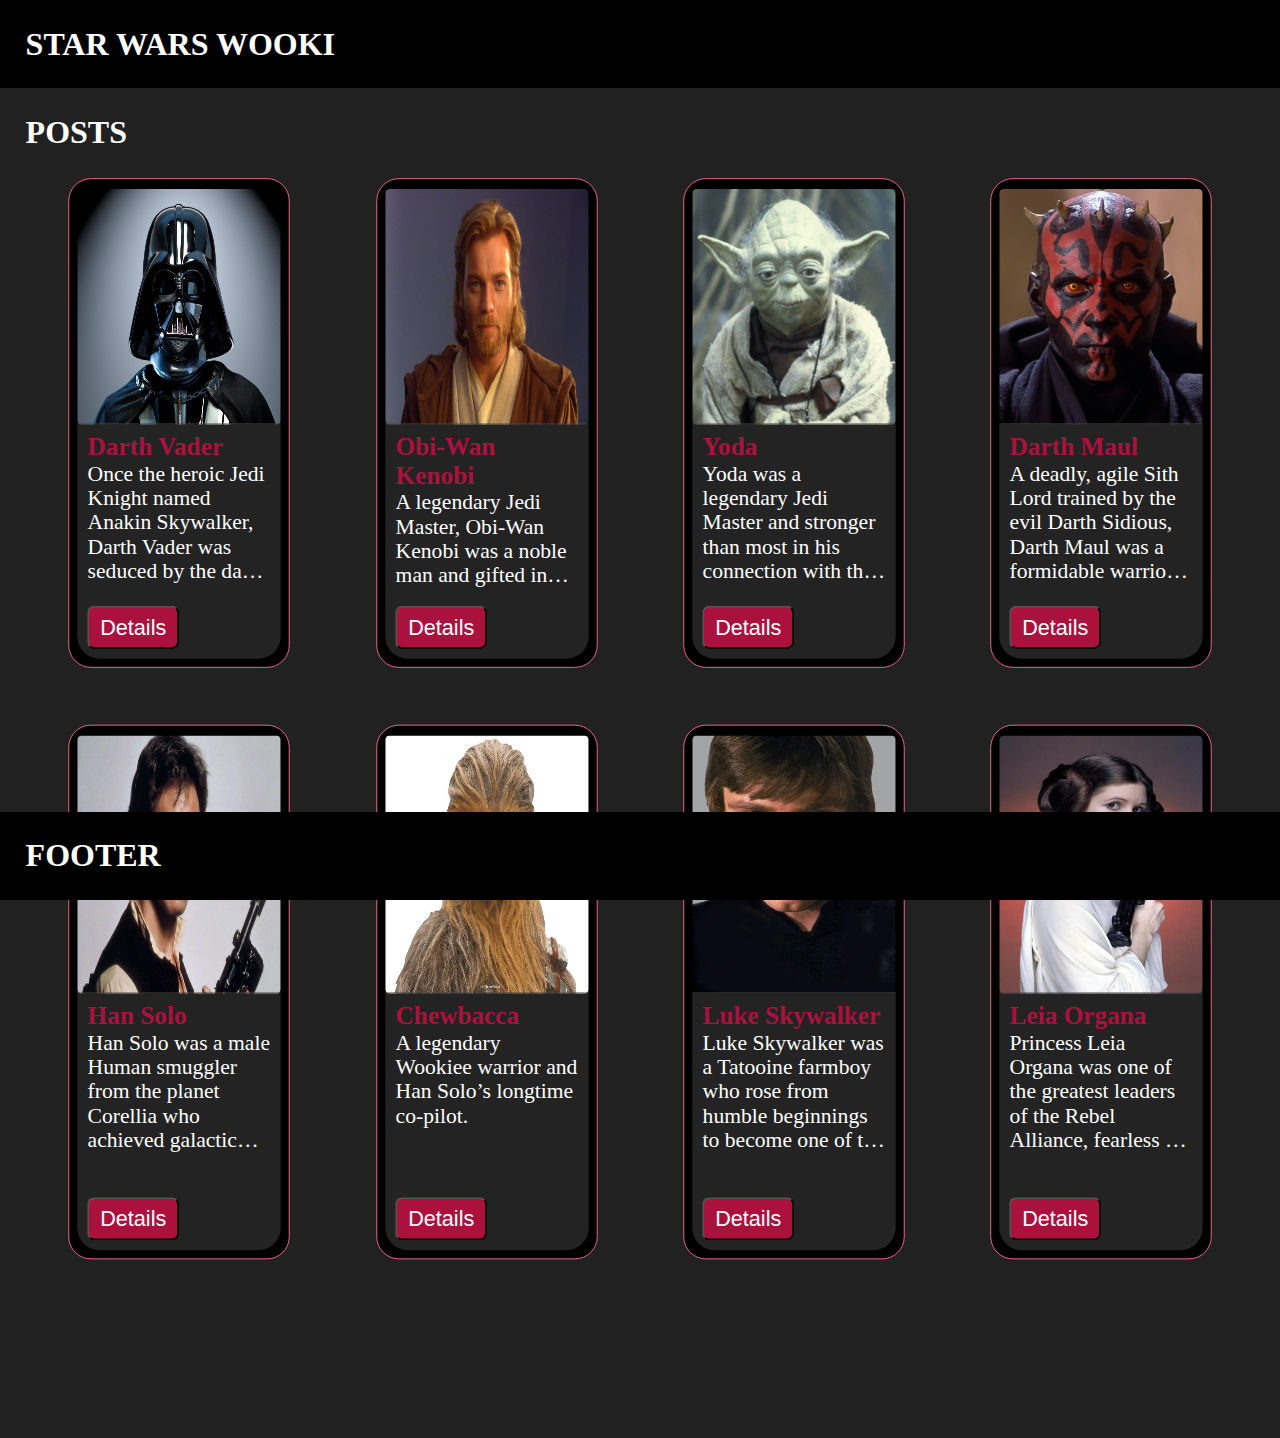
==== commit 56b94447: "fix patterns and component for figure caption" ====
--- a/pages/index.html
+++ b/pages/index.html
@@ -11,7 +11,7 @@
 <body class="scroll-bar">
     <div class="container scroll-bar">
         <header>
-        <nav class="sub-container" id="header">
+            <nav class="sub-container" id="header">
                 <h1 class="uppercase font-color">Star Wars Wooki </h1>
             </nav>
         </header>
@@ -20,7 +20,7 @@
                 <h1 class="uppercase font-color">posts</h1>
             </header>
             <div class="posts-container">
-                <a class="post black-bg" href="./darth-vader.html">
+                <div class="post black-bg">
                     <section class="card" id="img">
                         <img src="../assets/images/darth-vader.jpg" class="post-img" />
                     </section>
@@ -33,9 +33,14 @@
                                 Forever scarred by his defeat on Mustafar,
                             </p>
                         </article>
+                        <a href="./darth-vader.html">
+                            <button class="post-btn">
+                                Details
+                            </button>
+                        </a>
                     </section>
-                </a>
-                <a class="post black-bg" href="./obi-wan.html">
+                </div>
+                <div class="post black-bg">
                     <section class="card" id="img">
                         <img src="../assets/images/obi-wan.jpg" class="post-img" />
                     </section>
@@ -48,9 +53,14 @@
                                 Skywalker,
                             </p>
                         </article>
+                        <a href="./obi-wan.html">
+                            <button class="post-btn">
+                                Details
+                            </button>
+                        </a>
                     </section>
-                </a>
-                <a class="post black-bg" href="./yoda.html">
+                </div>
+                <div class="post black-bg">
                     <section class="card" id="img">
                         <img src="../assets/images/yoda.jpg" class="post-img" />
                     </section>
@@ -64,9 +74,14 @@
                                 Trained Jedi for over 800 years.
                             </p>
                         </article>
+                        <a href="./yoda.html">
+                            <button class="post-btn">
+                                Details
+                            </button>
+                        </a>
                     </section>
-                </a>
-                <a class="post black-bg" href="./darth-maul.html">
+                </div>
+                <div class="post black-bg">
                     <section class="card" id="img">
                         <img src="../assets/images/darth-maul.jpg" class="post-img" />
                     </section>
@@ -78,9 +93,14 @@
                                 Darth Maul was a formidable warrior and scheming mastermind
                             </p>
                         </article>
+                        <a href="./darth-maul.html">
+                            <button class="post-btn">
+                                Details
+                            </button>
+                        </a>
                     </section>
-                </a>
-                <a class="post black-bg" href="./han.html">
+                </div>
+                <div class="post black-bg">
                     <section class="card" id="img">
                         <img src="../assets/images/han-solo.jpg" class="post-img" />
                     </section>
@@ -93,9 +113,14 @@
                                 Alliance.
                             </p>
                         </article>
+                        <a href="./han.html">
+                            <button class="post-btn">
+                                Details
+                            </button>
+                        </a>
                     </section>
-                </a>
-                <a class="post black-bg" href="./chewbacca.html">
+                </div>
+                <div class="post black-bg">
                     <section class="card" id="img">
                         <img src="../assets/images/chewbacca.jpg" class="post-img" />
                     </section>
@@ -108,9 +133,14 @@
 
                             </p>
                         </article>
+                        <a href="./chewbacca.html">
+                            <button class="post-btn">
+                                Details
+                            </button>
+                        </a>
                     </section>
-                </a>
-                <a class="post black-bg" href="./luke.html">
+                </div>
+                <div class="post black-bg">
                     <section class="card" id="img">
                         <img src="../assets/images/Luke.jpg" class="post-img" />
                     </section>
@@ -124,9 +154,14 @@
                                 galaxy has ever known.
                             </p>
                         </article>
+                        <a href="./luke.html">
+                            <button class="post-btn">
+                                Details
+                            </button>
+                        </a>
                     </section>
-                </a>
-                <a class="post black-bg" href="./leia.html">
+                </div>
+                <div class="post black-bg">
                     <section class="card" id="img">
                         <img src="../assets/images/leia.jpg" class="post-img" />
                     </section>
@@ -140,12 +175,17 @@
                                 dedicated to ending the Empire’s tyranny.
                             </p>
                         </article>
+                        <a href="./leia.html">
+                            <button class="post-btn">
+                                Details
+                            </button>
+                        </a>
                     </section>
-                </a>
+                </div>
             </div>
         </div>
         <footer class="sub-container" id="footer">
-                <h1 class="uppercase font-color">Footer</h1>
+            <h1 class="uppercase font-color">Footer</h1>
         </footer>
     </div>
 </body>
